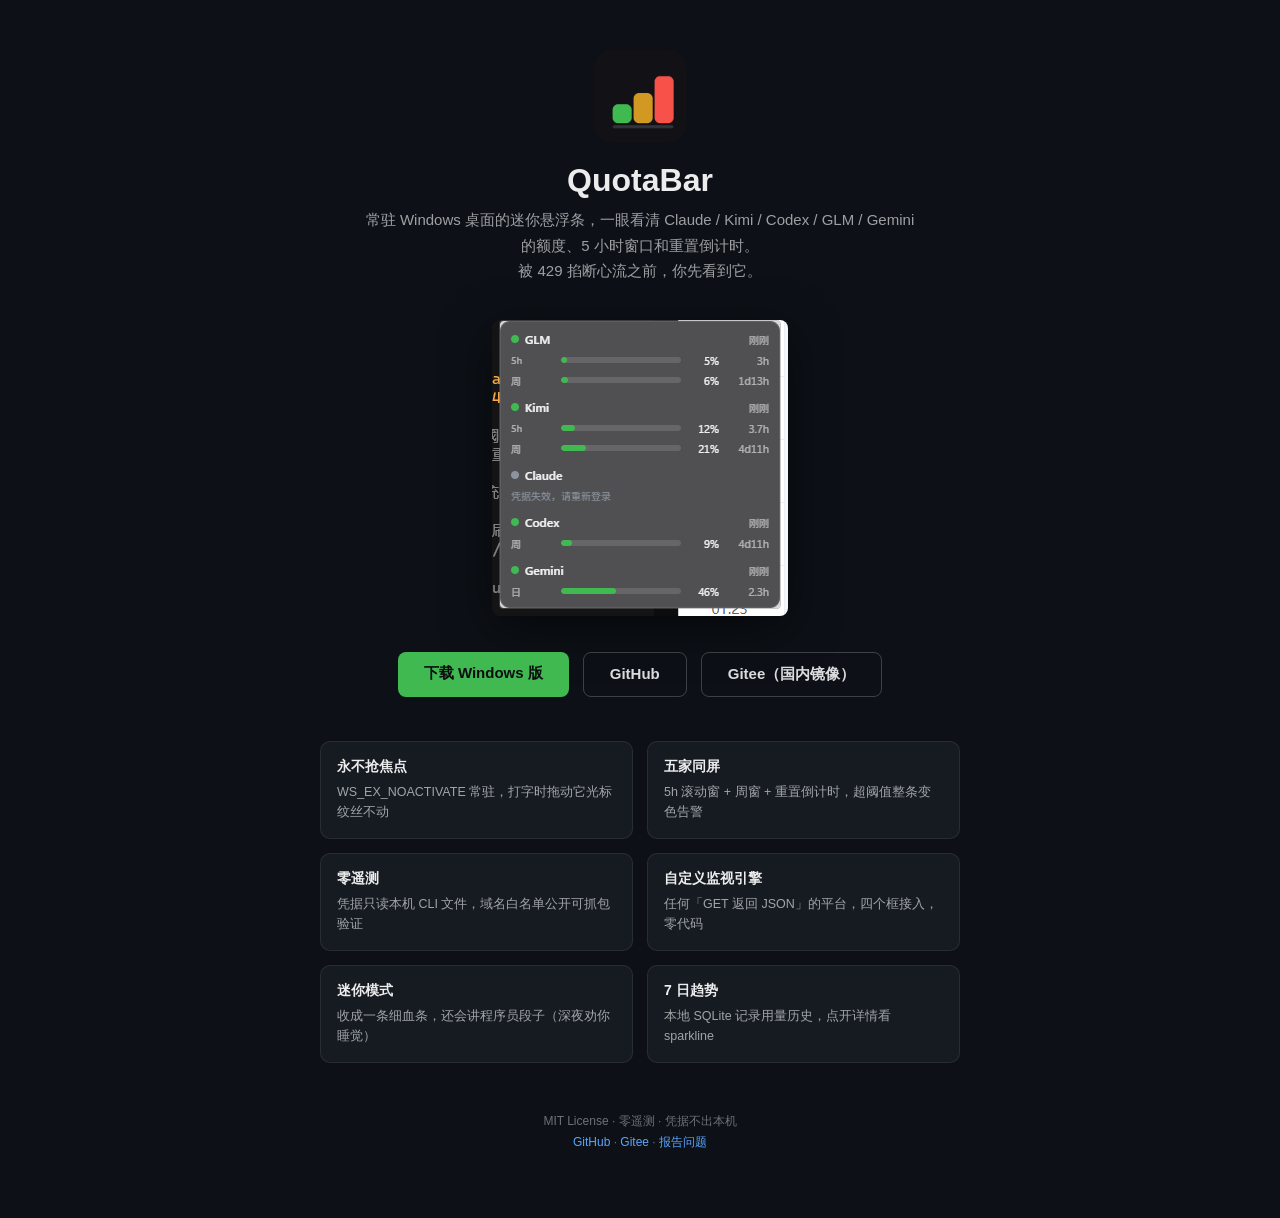
==== docs/index.html @ 194b0ac9 "feat: 图标 + 左键详情面板(剩余量/重置时刻/官方链接/sparkline) + E8 用量历史(SQLite 7日) + 加载态/重置闪绿/≥90%指路/错误hint + 迷你模式梗与用量联" ====
<!doctype html>
<html lang="zh-CN">
<head>
<meta charset="utf-8" />
<meta name="viewport" content="width=device-width, initial-scale=1" />
<title>QuotaBar — 桌面上的 AI 额度血条</title>
<style>
  * { margin: 0; padding: 0; box-sizing: border-box; }
  body {
    font-family: "Segoe UI Variable Text", "Segoe UI", -apple-system, sans-serif;
    background: #0d1117; color: rgba(255,255,255,0.92);
    min-height: 100vh; display: flex; flex-direction: column; align-items: center;
    padding: 48px 20px 64px;
  }
  img.logo { width: 96px; height: 96px; border-radius: 22px; }
  h1 { font-size: 32px; margin: 18px 0 8px; }
  .tag { color: rgba(255,255,255,0.6); font-size: 15px; max-width: 560px; text-align: center; line-height: 1.7; }
  .shot { margin: 36px 0 8px; border-radius: 8px; box-shadow: 0 12px 48px rgba(0,0,0,0.6); }
  .cta { margin-top: 28px; display: flex; gap: 14px; flex-wrap: wrap; justify-content: center; }
  .cta a {
    padding: 12px 26px; border-radius: 8px; font-size: 15px; font-weight: 600;
    text-decoration: none; color: #0b0d0f; background: #3FB950;
  }
  .cta a.ghost { background: transparent; color: rgba(255,255,255,0.85); border: 1px solid rgba(255,255,255,0.2); }
  .features { margin-top: 44px; max-width: 640px; display: grid; grid-template-columns: 1fr 1fr; gap: 14px; }
  .f { background: #161b22; border: 1px solid rgba(255,255,255,0.08); border-radius: 10px; padding: 16px; }
  .f b { display: block; margin-bottom: 6px; font-size: 14px; }
  .f span { font-size: 12.5px; color: rgba(255,255,255,0.6); line-height: 1.6; }
  .foot { margin-top: 48px; font-size: 12px; color: rgba(255,255,255,0.4); text-align: center; line-height: 1.8; }
  .foot a { color: #58a6ff; text-decoration: none; }
  @media (max-width: 640px) { .features { grid-template-columns: 1fr; } }
</style>
</head>
<body>
  <img class="logo" src="icon-256.png" alt="QuotaBar logo" />
  <h1>QuotaBar</h1>
  <p class="tag">常驻 Windows 桌面的迷你悬浮条，一眼看清 Claude / Kimi / Codex / GLM / Gemini 的额度、5 小时窗口和重置倒计时。<br/>被 429 掐断心流之前，你先看到它。</p>

  <img class="shot" src="screenshot.png" alt="QuotaBar 实际界面" width="296" />

  <div class="cta">
    <a href="https://github.com/kimhero110/desktoken/releases/latest">下载 Windows 版</a>
    <a class="ghost" href="https://github.com/kimhero110/desktoken">GitHub</a>
    <a class="ghost" href="https://gitee.com/xu512/quotabar">Gitee（国内镜像）</a>
  </div>

  <div class="features">
    <div class="f"><b>永不抢焦点</b><span>WS_EX_NOACTIVATE 常驻，打字时拖动它光标纹丝不动</span></div>
    <div class="f"><b>五家同屏</b><span>5h 滚动窗 + 周窗 + 重置倒计时，超阈值整条变色告警</span></div>
    <div class="f"><b>零遥测</b><span>凭据只读本机 CLI 文件，域名白名单公开可抓包验证</span></div>
    <div class="f"><b>自定义监视引擎</b><span>任何「GET 返回 JSON」的平台，四个框接入，零代码</span></div>
    <div class="f"><b>迷你模式</b><span>收成一条细血条，还会讲程序员段子（深夜劝你睡觉）</span></div>
    <div class="f"><b>7 日趋势</b><span>本地 SQLite 记录用量历史，点开详情看 sparkline</span></div>
  </div>

  <p class="foot">
    MIT License · 零遥测 · 凭据不出本机<br/>
    <a href="https://github.com/kimhero110/desktoken">GitHub</a> ·
    <a href="https://gitee.com/xu512/quotabar">Gitee</a> ·
    <a href="https://github.com/kimhero110/desktoken/issues/new/choose">报告问题</a>
  </p>
</body>
</html>
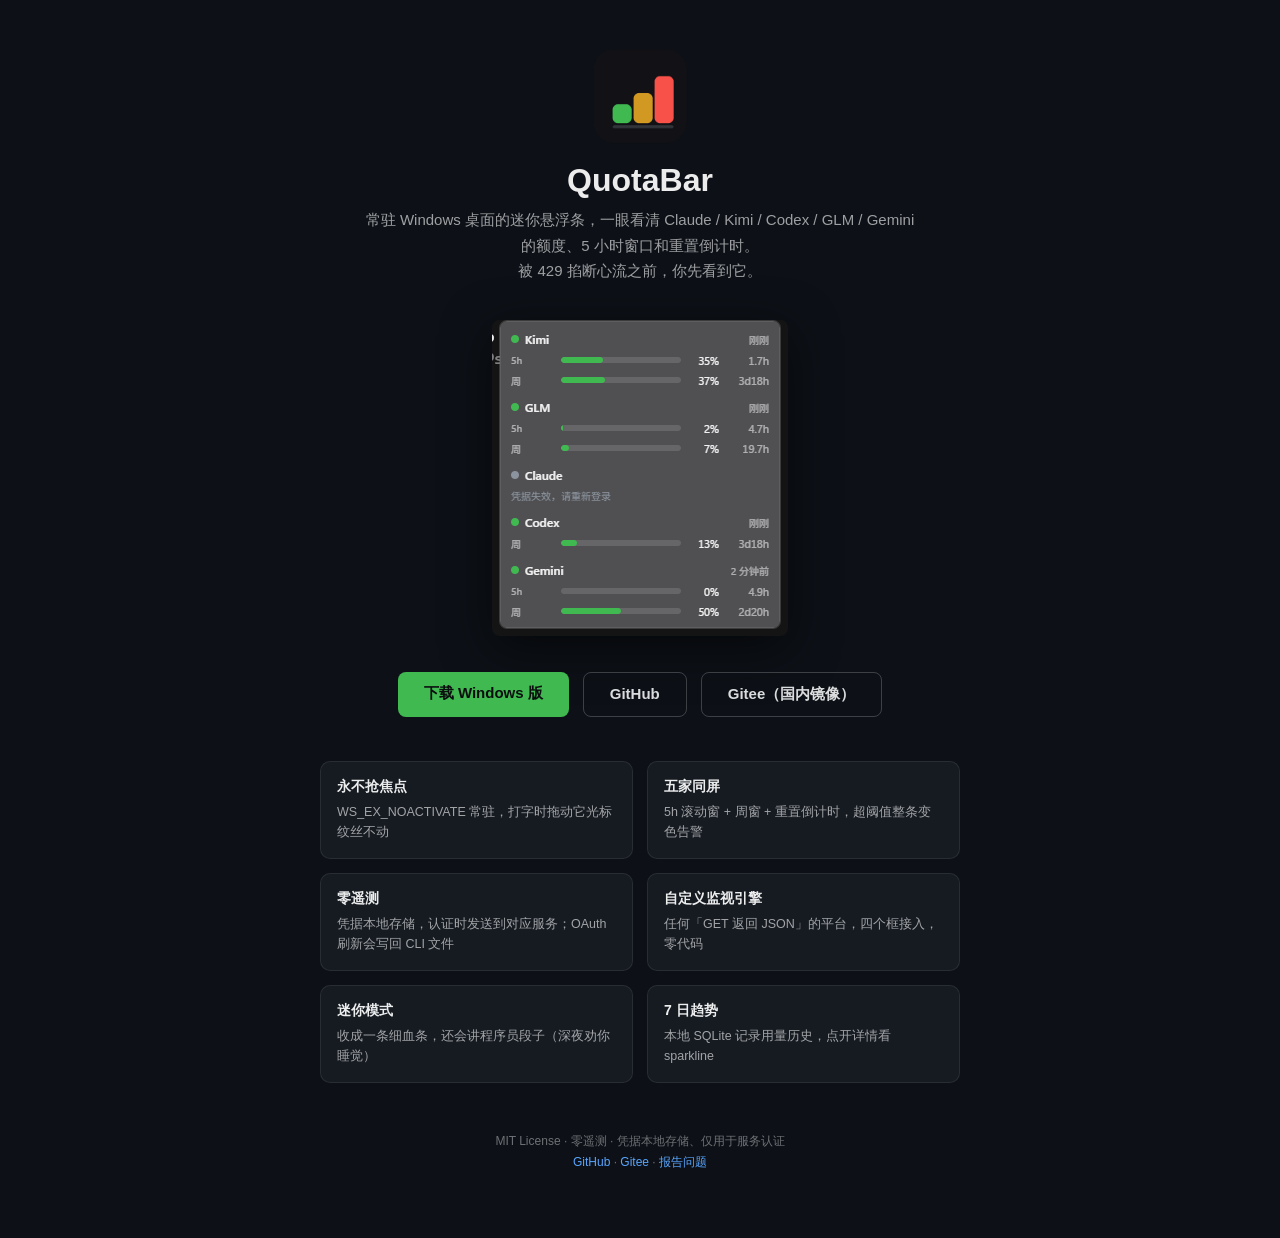
==== commit fc15dcee: "fix: recover quota polling failures and align documentation" ====
--- a/docs/index.html
+++ b/docs/index.html
@@ -47,14 +47,14 @@
   <div class="features">
     <div class="f"><b>永不抢焦点</b><span>WS_EX_NOACTIVATE 常驻，打字时拖动它光标纹丝不动</span></div>
     <div class="f"><b>五家同屏</b><span>5h 滚动窗 + 周窗 + 重置倒计时，超阈值整条变色告警</span></div>
-    <div class="f"><b>零遥测</b><span>凭据只读本机 CLI 文件，域名白名单公开可抓包验证</span></div>
+    <div class="f"><b>零遥测</b><span>凭据本地存储，认证时发送到对应服务；OAuth 刷新会写回 CLI 文件</span></div>
     <div class="f"><b>自定义监视引擎</b><span>任何「GET 返回 JSON」的平台，四个框接入，零代码</span></div>
     <div class="f"><b>迷你模式</b><span>收成一条细血条，还会讲程序员段子（深夜劝你睡觉）</span></div>
     <div class="f"><b>7 日趋势</b><span>本地 SQLite 记录用量历史，点开详情看 sparkline</span></div>
   </div>
 
   <p class="foot">
-    MIT License · 零遥测 · 凭据不出本机<br/>
+    MIT License · 零遥测 · 凭据本地存储、仅用于服务认证<br/>
     <a href="https://github.com/kimhero110/desktoken">GitHub</a> ·
     <a href="https://gitee.com/xu512/quotabar">Gitee</a> ·
     <a href="https://github.com/kimhero110/desktoken/issues/new/choose">报告问题</a>
